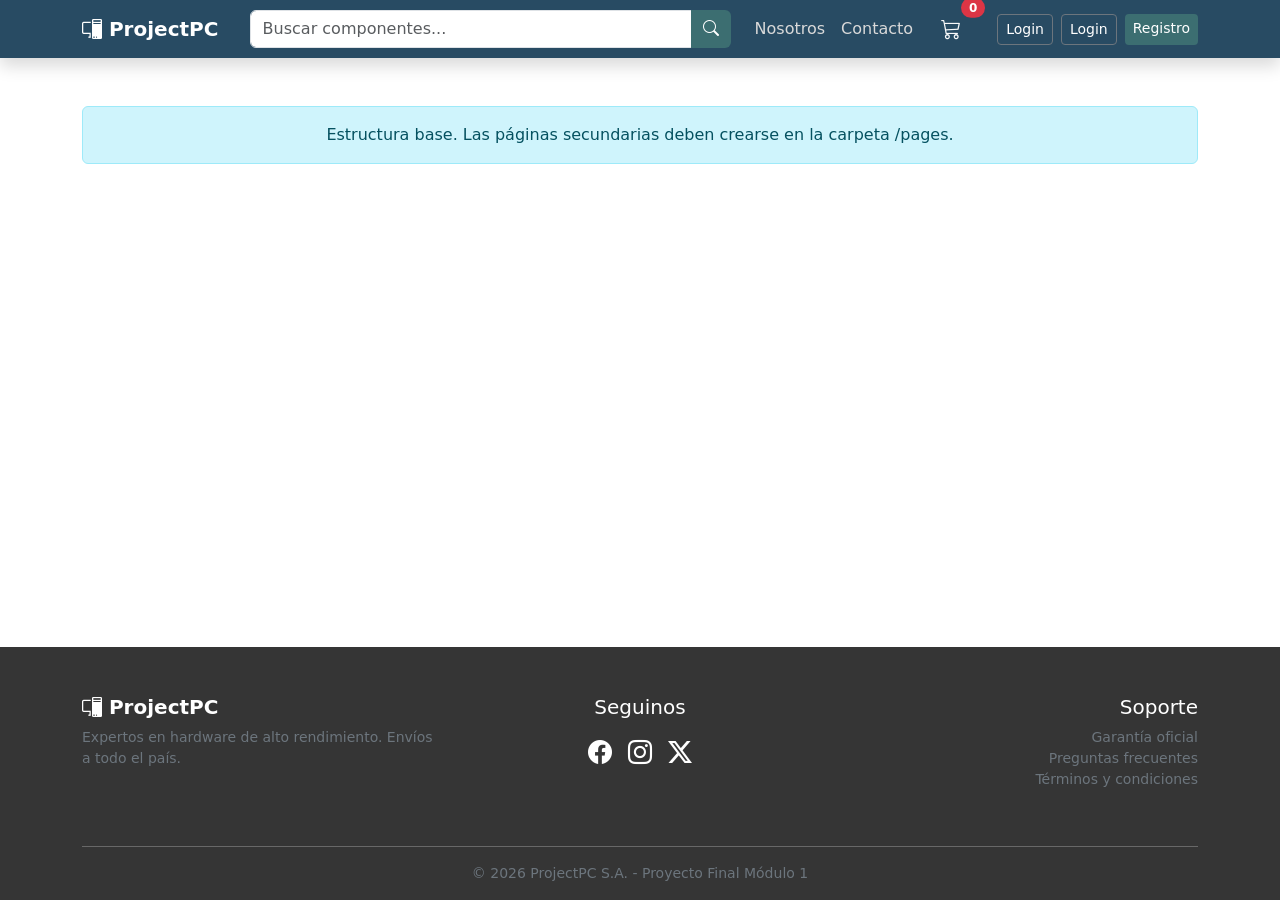
==== index.html @ bae407a8 "Merge branch 'feature-detalle-producto-02' of https://github.com/Elias-747/proyecto-ecommerce into f" ====
<!DOCTYPE html>
<html lang="es">
<head>
    <meta charset="UTF-8">
    <meta name="viewport" content="width=device-width, initial-scale=1.0">
    <title>Project PC</title>
    <link rel="icon" type="image/svg" sizes="32x32" href="assets/pc-display.svg">
    <link href="https://cdn.jsdelivr.net/npm/bootstrap@5.3.3/dist/css/bootstrap.min.css" rel="stylesheet">
    <link href="https://cdn.jsdelivr.net/npm/bootstrap-icons/font/bootstrap-icons.css" rel="stylesheet">
    <link href="css/global.css" rel="stylesheet">
</head>
<body>

    <nav class="navbar navbar-expand-lg navbar-dark bg-primary-custom sticky-top shadow">
        <div class="container">
            <a class="navbar-brand fw-bold" href="index.html">
                <i class="bi bi-pc-display"></i> ProjectPC
            </a>

            <button class="navbar-toggler" type="button" data-bs-toggle="collapse" data-bs-target="#navbarContent">
                <span class="navbar-toggler-icon"></span>
            </button>

            <div class="collapse navbar-collapse" id="navbarContent">
                <form class="d-flex mx-auto my-2 my-lg-0 w-50">
                    <div class="input-group">
                        <input type="search" class="form-control" placeholder="Buscar componentes..." aria-label="Search">
                        <button class="btn btn-support" type="submit">
                            <i class="bi bi-search"></i>
                        </button>
                    </div>
                </form>

                <ul class="navbar-nav align-items-center">
                    <li class="nav-item">
                        <a class="nav-link" href="pages/nosotros.html">Nosotros</a>
                    </li>
                    <li class="nav-item">
                        <a class="nav-link" href="pages/contacto.html">Contacto</a>
                    </li>
                    <li class="nav-item px-2">
                        <a href="pages/carrito.html" class="btn btn-outline-light position-relative border-0">
                            <i class="bi bi-cart3 fs-5"></i>
                            <span class="position-absolute top-0 start-100 translate-middle badge rounded-pill bg-danger">0</span>
                        </a>
                    </li>
                    <li class="nav-item d-flex gap-2 ms-lg-3">

                        <a href="/pages/error404.html" class="btn btn-sm btn-outline-secondary text-white border-secondary">Login</a>
                       <a href="pages/error404.html" class="btn btn-sm btn-outline-secondary text-white border-secondary">Login</a>

                        <a href="pages/registro.html" class="btn btn-sm btn-support">Registro</a>
                    </li>
                </ul>
            </div>
        </div>
    </nav>

    <main class="container my-5">
        <div class="alert alert-info text-center">
            Estructura base. Las páginas secundarias deben crearse en la carpeta /pages.
        </div>
    </main>

    <footer class="bg-terciary-custom text-white pt-5 pb-3">
        <div class="container">
            <div class="row">
                <div class="col-12 col-md-4 footer-column text-center text-md-start">
                    <h5 class="fw-bold"><i class="bi bi-pc-display"></i> ProjectPC</h5>
                    <p class="small text-secondary">Expertos en hardware de alto rendimiento. Envíos a todo el país.</p>
                </div>

                <div class="col-12 col-md-4 footer-column text-center">
                    <h5 class="mb-3">Seguinos</h5>
                    <div class="d-flex justify-content-center gap-3">
                        <a href="#" class="text-white fs-4"><i class="bi bi-facebook"></i></a>
                        <a href="#" class="text-white fs-4"><i class="bi bi-instagram"></i></a>
                        <a href="#" class="text-white fs-4"><i class="bi bi-twitter-x"></i></a>
                    </div>
                </div>

                <div class="col-12 col-md-4 footer-column text-center text-md-end">
                    <h5>Soporte</h5>
                    <ul class="list-unstyled small text-secondary">
                        <li>Garantía oficial</li>
                        <li>Preguntas frecuentes</li>
                        <li>Términos y condiciones</li>
                    </ul>
                </div>
            </div>
            <hr class="bg-secondary">
            <div class="text-center">
                <p class="small mb-0 text-secondary">&copy; 2026 ProjectPC S.A. - Proyecto Final Módulo 1</p>
            </div>
        </div>
    </footer>

    <script src="https://cdn.jsdelivr.net/npm/bootstrap@5.3.3/dist/js/bootstrap.bundle.min.js"></script>
</body>
</html>
---- css/global.css ----
:root{
    /* Colores */
    --primary-color: #284b63;
    --secondary-color: #d9d9d9;
    --terciary-color: #353535;
    --support-color: #3c6e71;
    --background-color: #ffffff;
    
    /* Tipografía */
    --main-font: 'Roboto', sans-serif; /* Sugerida para tecnología */
    --heading-font: 'Montserrat', sans-serif; /* Sugerida para títulos */
    
    /* Espaciado y bordes */
    --border-radius-sm: 4px;
    --border-radius-lg: 12px;
    --shadow-sm: 0 2px 4px rgba(0,0,0,0.1);
    --shadow-md: 0 4px 8px rgba(0,0,0,0.15);
}

body {
    background-color: var(--background-color);
    display: flex;
    flex-direction: column;
    min-height: 100vh;
}

main { flex: 1; }

/* Estilos universales de componentes */
.bg-primary-custom { background-color: var(--primary-color) !important; }
.bg-terciary-custom { background-color: var(--terciary-color) !important; }

.btn-support { 
    background-color: var(--support-color); 
    color: white; 
    border: none; 
}
.btn-support:hover { 
    background-color: #2d5254; 
    color: white; 
}

.navbar-dark .nav-link { color: var(--secondary-color); }
.navbar-dark .nav-link:hover { color: white; }

/* Footer Responsive */
.footer-column { margin-bottom: 1.5rem; }
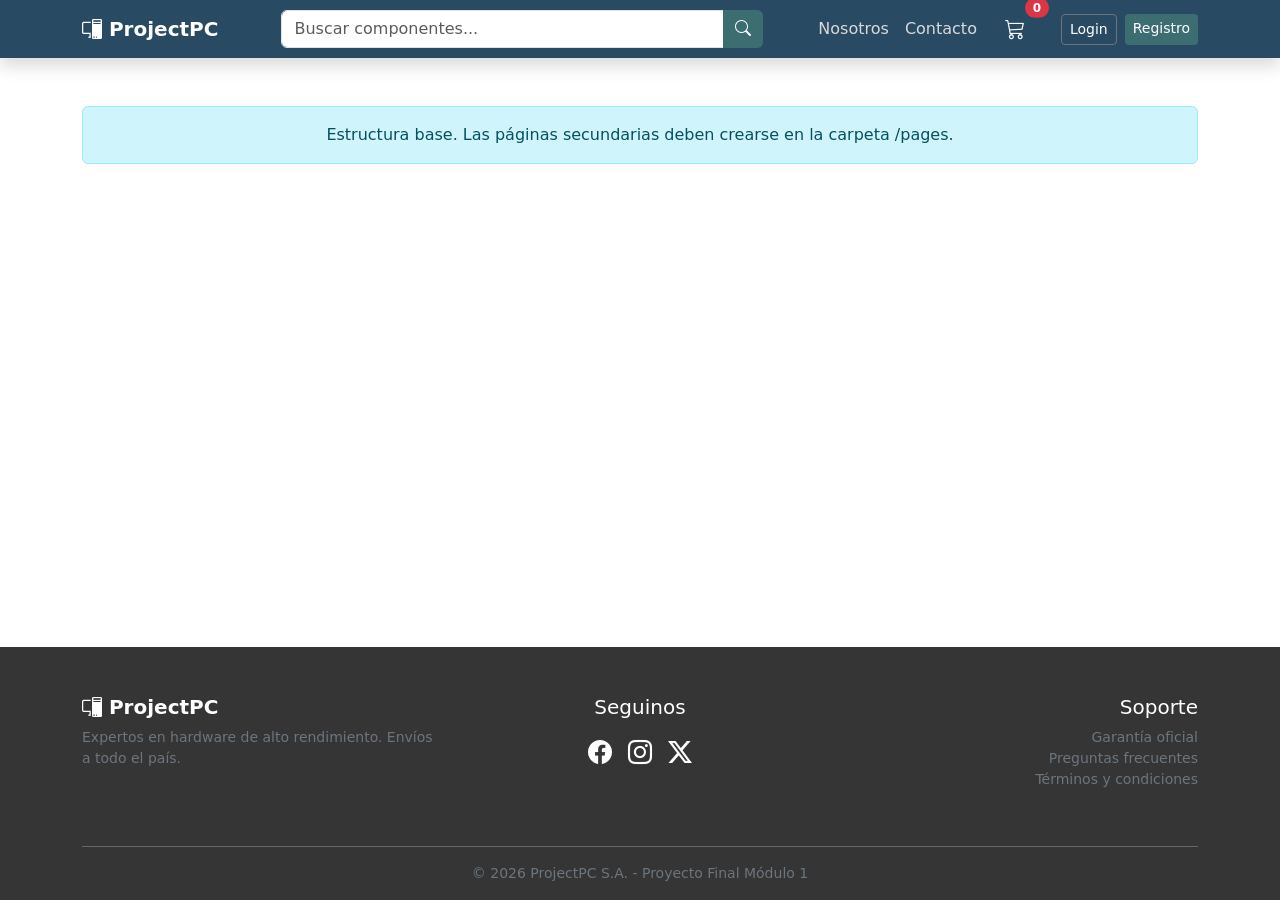
==== commit e05f54ed: "Arreglado duplicación de linea -login-" ====
--- a/index.html
+++ b/index.html
@@ -45,10 +45,7 @@
                         </a>
                     </li>
                     <li class="nav-item d-flex gap-2 ms-lg-3">
-
-                        <a href="/pages/error404.html" class="btn btn-sm btn-outline-secondary text-white border-secondary">Login</a>
-                       <a href="pages/error404.html" class="btn btn-sm btn-outline-secondary text-white border-secondary">Login</a>
-
+                        <a href="pages/error404.html" class="btn btn-sm btn-outline-secondary text-white border-secondary">Login</a>
                         <a href="pages/registro.html" class="btn btn-sm btn-support">Registro</a>
                     </li>
                 </ul>
@@ -97,4 +94,4 @@
 
     <script src="https://cdn.jsdelivr.net/npm/bootstrap@5.3.3/dist/js/bootstrap.bundle.min.js"></script>
 </body>
-</html>+</html>
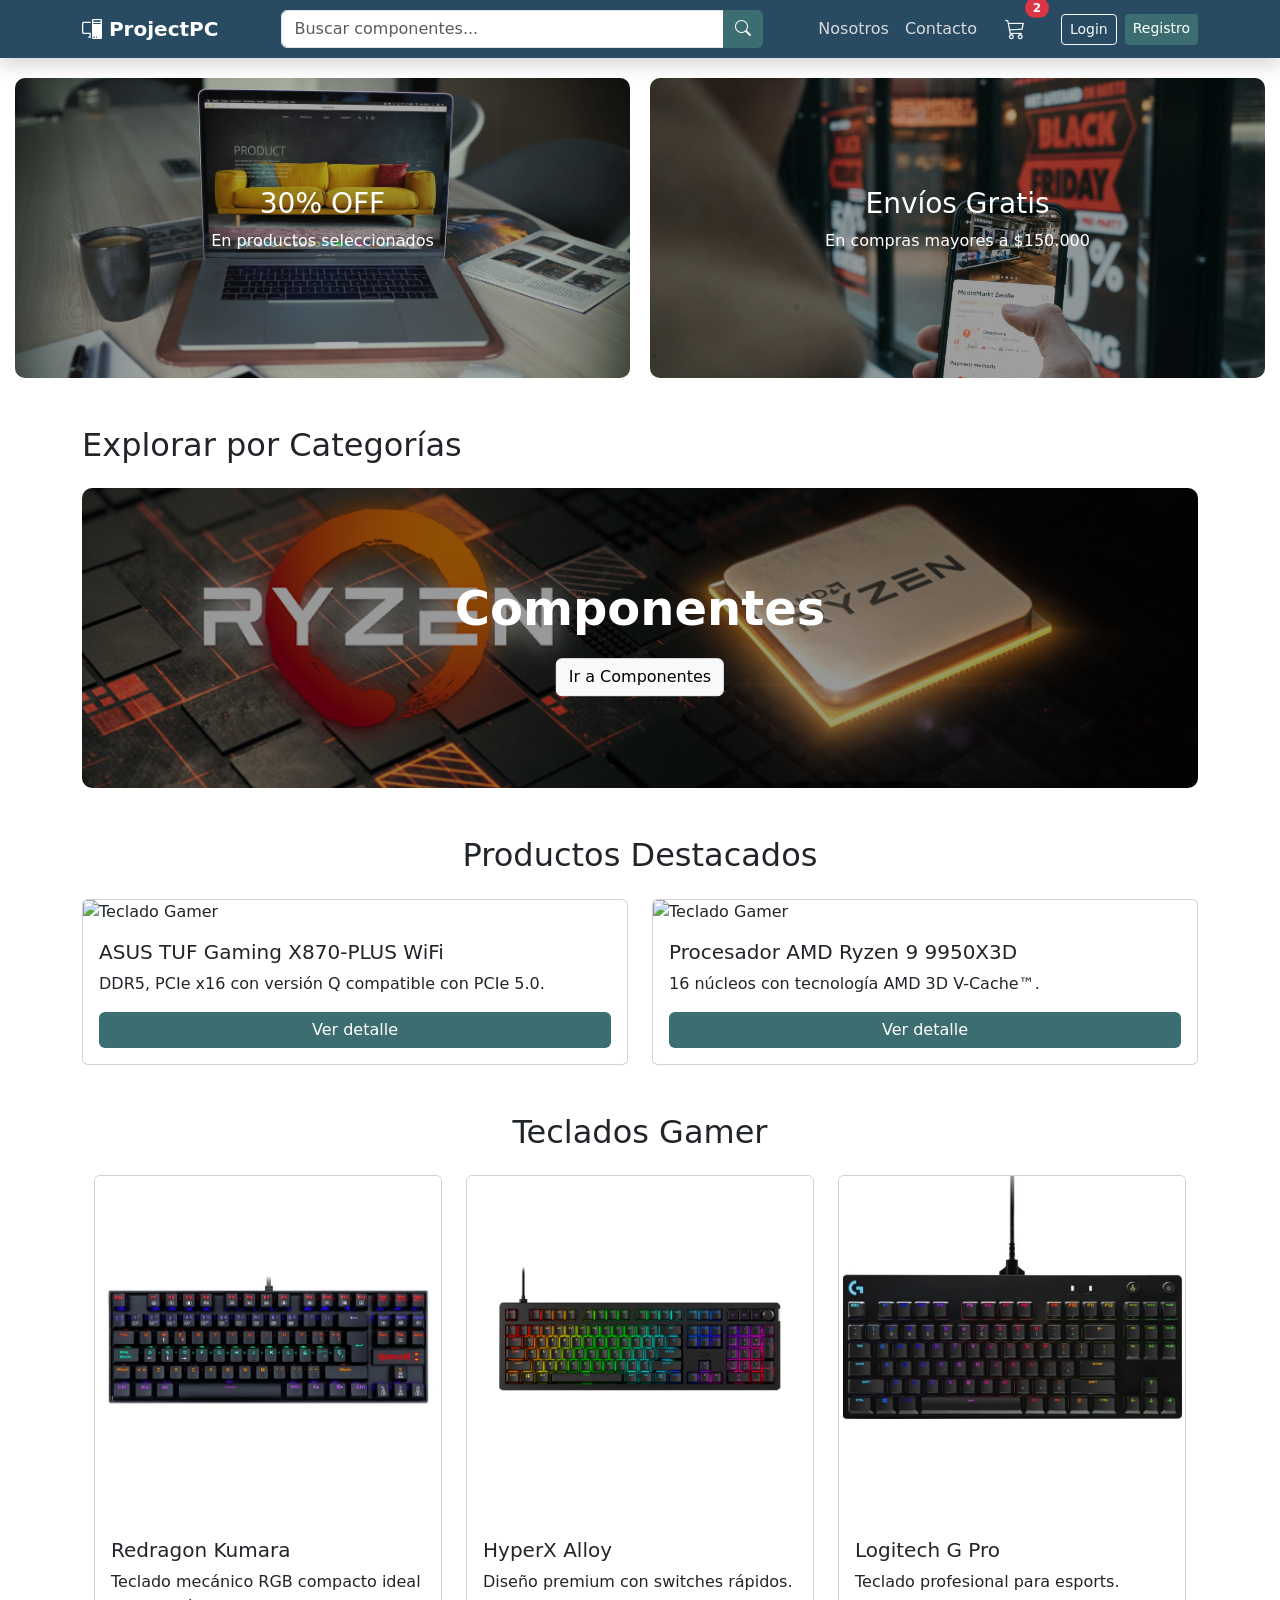
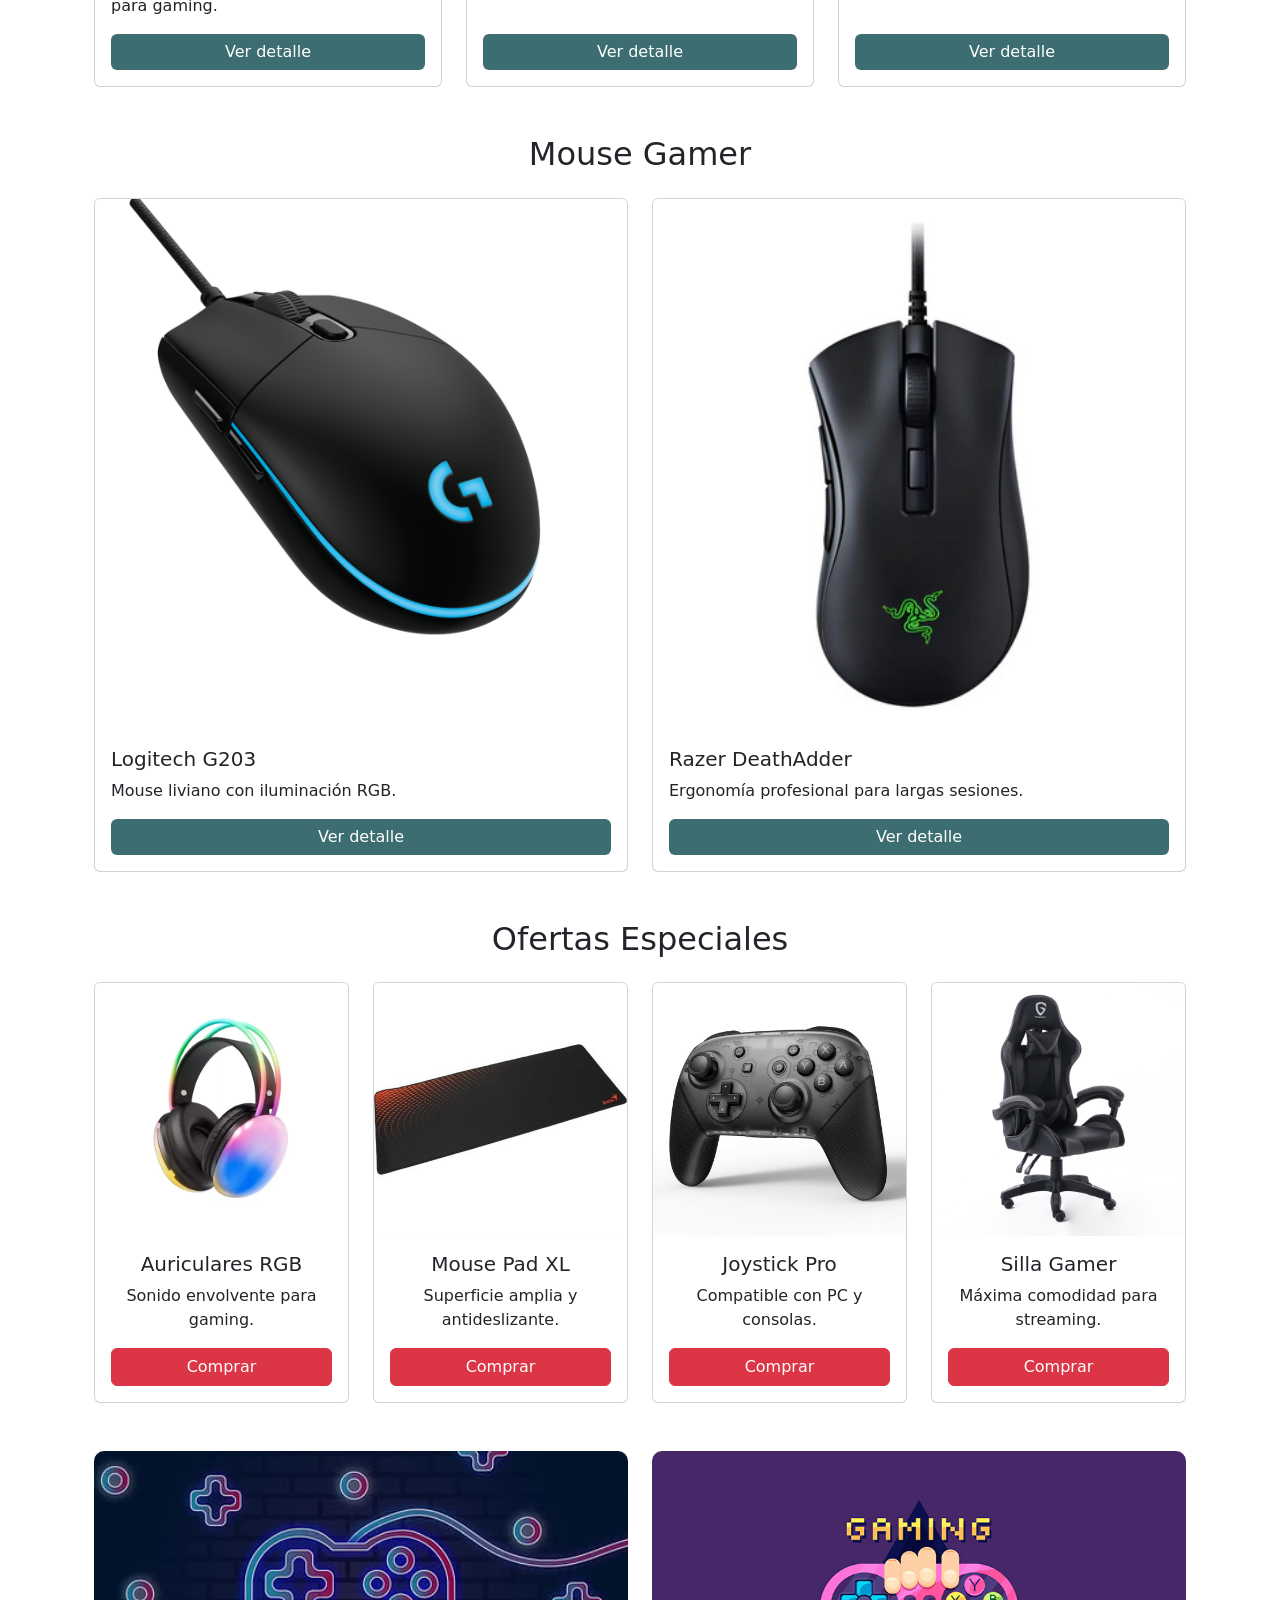
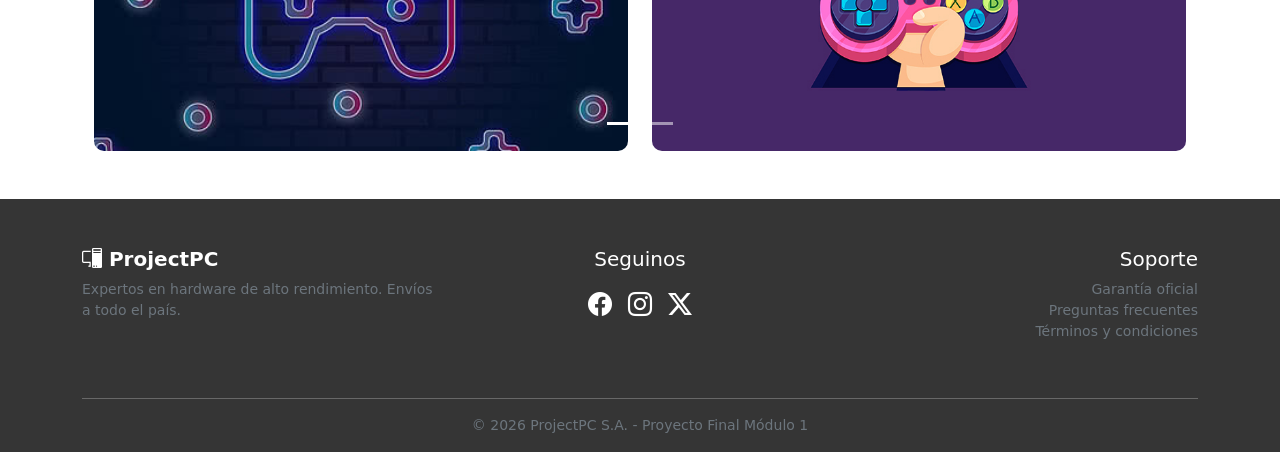
==== commit 118d5729: "index.html, Navbar, enlaces, entre otros ajustes hechos directamente en develop" ====
--- a/index.html
+++ b/index.html
@@ -4,23 +4,22 @@
     <meta charset="UTF-8">
     <meta name="viewport" content="width=device-width, initial-scale=1.0">
     <title>Project PC</title>
-    <link rel="icon" type="image/svg" sizes="32x32" href="assets/pc-display.svg">
+    <link rel="icon" type="image/svg" sizes="32x32" href="../assets/pc-display.svg">
     <link href="https://cdn.jsdelivr.net/npm/bootstrap@5.3.3/dist/css/bootstrap.min.css" rel="stylesheet">
     <link href="https://cdn.jsdelivr.net/npm/bootstrap-icons/font/bootstrap-icons.css" rel="stylesheet">
     <link href="css/global.css" rel="stylesheet">
+    <link href="css/publicidad.css" rel="stylesheet">
 </head>
 <body>
-
+   <header>
     <nav class="navbar navbar-expand-lg navbar-dark bg-primary-custom sticky-top shadow">
         <div class="container">
             <a class="navbar-brand fw-bold" href="index.html">
                 <i class="bi bi-pc-display"></i> ProjectPC
             </a>
-
             <button class="navbar-toggler" type="button" data-bs-toggle="collapse" data-bs-target="#navbarContent">
                 <span class="navbar-toggler-icon"></span>
             </button>
-
             <div class="collapse navbar-collapse" id="navbarContent">
                 <form class="d-flex mx-auto my-2 my-lg-0 w-50">
                     <div class="input-group">
@@ -30,35 +29,429 @@
                         </button>
                     </div>
                 </form>
-
                 <ul class="navbar-nav align-items-center">
                     <li class="nav-item">
-                        <a class="nav-link" href="pages/nosotros.html">Nosotros</a>
+                        <a class="nav-link" href="pages/error404.html">Nosotros</a>
                     </li>
                     <li class="nav-item">
                         <a class="nav-link" href="pages/contacto.html">Contacto</a>
                     </li>
                     <li class="nav-item px-2">
-                        <a href="pages/carrito.html" class="btn btn-outline-light position-relative border-0">
+                        <a href="pages/detalle-carrito.html" class="btn btn-outline-light position-relative border-0">
                             <i class="bi bi-cart3 fs-5"></i>
-                            <span class="position-absolute top-0 start-100 translate-middle badge rounded-pill bg-danger">0</span>
+                            <span class="position-absolute top-0 start-100 translate-middle badge rounded-pill bg-danger">2</span>
                         </a>
                     </li>
-                    <li class="nav-item d-flex gap-2 ms-lg-3">
-                        <a href="pages/error404.html" class="btn btn-sm btn-outline-secondary text-white border-secondary">Login</a>
-                        <a href="pages/registro.html" class="btn btn-sm btn-support">Registro</a>
-                    </li>
+                     <li class="nav-item d-flex gap-2 ms-lg-3 mt-2 mt-lg-0">
+
+                    <!-- Login -->
+                    <button class="btn btn-sm btn-outline-light"
+                     data-bs-toggle="modal"
+                     data-bs-target="#loginModal">
+                          Login
+                   </button>
+                    <!-- Registro -->
+                    <a href="pages/pagina-registro.html"
+                       class="btn btn-sm btn-support">
+                      Registro
+                    </a>
+                </li>
                 </ul>
             </div>
         </div>
     </nav>
+    <!-- Modal login -->
+<div class="modal fade"
+     id="loginModal"
+     tabindex="-1"
+     aria-labelledby="loginModalLabel"
+     aria-hidden="true">
+    <div class="modal-dialog">
+        <div class="modal-content">
+            <!-- Modal header -->
+            <div class="modal-header">
+                <h5 class="modal-title" id="loginModalLabel">
+                    Iniciar Sesión
+                </h5>
+                <button type="button"
+                        class="btn-close"
+                        data-bs-dismiss="modal"
+                        aria-label="Close">
+                </button>
+            </div>
+            <!-- Modal body -->
+            <div class="modal-body">
+                <form>
+                    <!-- Email -->
+                    <div class="mb-3">
+                        <label class="form-label">
+                            Correo electrónico
+                        </label>
+                        <input type="email"
+                               class="form-control"
+                               placeholder="Ingrese su email">
+                    </div>
+                    <!-- Contraseña -->
+                    <div class="mb-3">
+                        <label class="form-label">
+                            Contraseña
+                        </label>
+                        <input type="password"
+                               class="form-control"
+                               placeholder="Ingrese su contraseña">
+                    </div>
+                    <!-- Boton -->
+                    <button 
+                            href="pages/pagina-registro.html"
+                            class="btn btn-support w-100">
+                        Ingresar
+                    </button>
+                </form>
+            </div>
+        </div>
+    </div>
+</div>
+    </header> 
+<main>
+<div id="carouselPublicidad" class="carousel slide" data-bs-ride="carousel">
+    <!-- Indicadores -->
+    <div class="carousel-indicators">
+        <button type="button" data-bs-target="#carouselPublicidad" data-bs-slide-to="0" class="active"></button>
+        <button type="button" data-bs-target="#carouselPublicidad" data-bs-slide-to="1"></button>
+    </div>
+    <!-- Contenido -->
+    <div class="carousel-inner">
+        <!-- Slide 1 -->
+        <div class="carousel-item active">
+            <div class="slide-grid">
+                <div class="promo-card">
+                    <img src="assets/promo1.jpg" alt="Promo 1">
+                    <div class="texto-publicidad">
+                        <h3>30% OFF</h3>
+                        <p>En productos seleccionados</p>
+                    </div>
+                </div>
+                <div class="promo-card">
+                    <img src="assets/promo2.jpg" alt="Promo 2">
+                    <div class="texto-publicidad">
+                        <h3>Envíos Gratis</h3>
+                        <p>En compras mayores a $150.000</p>
+                    </div>
+                </div>
+            </div>
+        </div>
+        <!-- Slide 2 -->
+        <div class="carousel-item">
+            <div class="slide-grid">
+                <div class="promo-card">
+                    <img src="assets/promo3.jpg" alt="Promo 3">
+                    <div class="texto-publicidad">
+                        <h3>2x1 Especial</h3>
+                        <p>Promociones limitadas</p>
+                    </div>
+                </div>
+                <div class="promo-card">
+                    <img src="assets/promo4.jpg" alt="Promo 4">
+                    <div class="texto-publicidad">
+                        <h3>Productos de primera línea</h3>
+                        <p>Samsung & Apple</p>
+                    </div>
+                </div>
+            </div>
+        </div>
+    </div>
+    <!-- Flechas -->
+    <button class="carousel-control-prev" type="button" data-bs-target="#carouselPublicidad" data-bs-slide="prev">
+        <span class="carousel-control-prev-icon"></span>
+    </button>
 
-    <main class="container my-5">
-        <div class="alert alert-info text-center">
-            Estructura base. Las páginas secundarias deben crearse en la carpeta /pages.
-        </div>
-    </main>
-
+    <button class="carousel-control-next" type="button" data-bs-target="#carouselPublicidad" data-bs-slide="next">
+        <span class="carousel-control-next-icon"></span>
+    </button>
+<section class="categorias container my-5">
+    <h2 class="mb-4">Explorar por Categorías</h2>
+    <div class="categoria-card">
+        <img src="assets/componentesr.jpg" alt="Componentes">
+        <div class="categoria-overlay">
+            <h3>Componentes</h3>
+            <a href="pages/detalle-categorias.html" class="btn btn-light">
+                Ir a Componentes
+            </a>
+        </div>
+    </div>
+</section>
+<!-- Destacados -->
+<section class="container my-5">
+    <h2 class="text-center mb-4">
+        Productos Destacados
+    </h2>
+ <div class="row g-4">
+        <!-- Producto 1 -->
+        <div class="col-md-6">
+            <div class="card h-100">
+                <img src="https://m.media-amazon.com/images/I/8142EMqsPdL._AC_SL1500_.jpg"
+                     class="card-img-top"
+                     alt="Teclado Gamer" style="object-fit: contain; max-height: 350px;">
+                <div class="card-body">
+                    <h5 class="card-title">
+                        ASUS TUF Gaming X870-PLUS WiFi
+                    </h5>
+                    <p class="card-text">
+                        DDR5, PCIe x16 con versión Q compatible con PCIe 5.0.
+                    </p>
+                    <a href="error404.html"
+                       class="btn btn-support">
+                       Ver detalle
+                    </a>
+                </div>
+            </div>
+        </div>
+        <!-- Producto 2 -->
+        <div class="col-md-6">
+            <div class="card h-100">
+                <img src="https://m.media-amazon.com/images/I/71hZfMZNZuL._AC_SX466_.jpg"
+                     class="card-img-top"
+                     alt="Teclado Gamer" style="object-fit: contain; max-height: 350px;">
+                <div class="card-body">
+                    <h5 class="card-title">
+                        Procesador AMD Ryzen 9 9950X3D
+                    </h5>
+                    <p class="card-text">
+                        16 núcleos con tecnología AMD 3D V-Cache™.
+                    </p>
+                    <a href="error404.html"
+                       class="btn btn-support">
+                       Ver detalle
+                    </a>
+                </div>
+            </div>
+        </div>
+    </div>
+<!-- Seccion 1 -->
+<section class="container my-5">
+    <h2 class="text-center mb-4">
+        Teclados Gamer
+    </h2>
+    <div class="row g-4">
+        <!-- Producto 1 -->
+        <div class="col-md-4">
+            <div class="card h-100">
+                <img src="assets/teclado gamer redragon.webp"
+                     class="card-img-top"
+                     alt="Teclado Gamer">
+                <div class="card-body">
+                    <h5 class="card-title">
+                        Redragon Kumara
+                    </h5>
+                    <p class="card-text">
+                        Teclado mecánico RGB compacto ideal para gaming.
+                    </p>
+                    <a href="error404.html"
+                       class="btn btn-support">
+                       Ver detalle
+                    </a>
+                </div>
+            </div>
+        </div>
+        <!-- Producto 2 -->
+        <div class="col-md-4">
+            <div class="card h-100">
+                <img src="assets/teclado hyperx.webp"
+                     class="card-img-top"
+                     alt="Teclado Gamer">
+                <div class="card-body">
+                    <h5 class="card-title">
+                        HyperX Alloy
+                    </h5>
+                    <p class="card-text">
+                        Diseño premium con switches rápidos.
+                    </p>
+                    <a href="error404.html"
+                       class="btn btn-support">
+                       Ver detalle
+                    </a>
+                </div>
+            </div>
+        </div>
+        <!-- Producto 3 -->
+        <div class="col-md-4">
+            <div class="card h-100">
+                <img src="assets/teclado gamer logitech.jpeg"
+                     class="card-img-top"
+                     alt="Teclado Gamer">
+                <div class="card-body">
+                    <h5 class="card-title">
+                        Logitech G Pro
+                    </h5>
+                    <p class="card-text">
+                        Teclado profesional para esports.
+                    </p>
+                    <a href="error404.html"
+                      class="btn btn-support">
+                       Ver detalle
+                    </a>
+                </div>
+            </div>
+        </div>
+    </div>
+</section>
+<!-- Seccion 2 -->
+<section class="container my-5">
+    <h2 class="text-center mb-4">
+        Mouse Gamer
+    </h2>
+    <div class="row g-4">
+        <!-- Producto 1 -->
+        <div class="col-md-6">
+            <div class="card h-100">
+                <img src="assets/logitech g203.jpg"
+                     class="card-img-top"
+                     alt="Mouse Gamer">
+                <div class="card-body">
+                    <h5 class="card-title">
+                        Logitech G203
+                    </h5>
+                    <p class="card-text">
+                        Mouse liviano con iluminación RGB.
+                    </p>
+                    <a href="error404.html"
+                       class="btn btn-support">
+                       Ver detalle
+                    </a>
+                </div>
+            </div>
+        </div>
+        <!-- Producto 2 -->
+        <div class="col-md-6">
+            <div class="card h-100">
+                <img src="assets/mouse razer.jpg"
+                     class="card-img-top"
+                     alt="Mouse Gamer">
+                <div class="card-body">
+                    <h5 class="card-title">
+                        Razer DeathAdder
+                    </h5>
+                    <p class="card-text">
+                        Ergonomía profesional para largas sesiones.
+                    </p>
+                    <a href="error404.html"
+                      class="btn btn-support">
+                       Ver detalle
+                    </a>
+                </div>
+            </div>
+        </div>
+    </div>
+</section>
+<!-- Seccion 3 -->
+<section class="container my-5">
+    <h2 class="text-center mb-4">
+        Ofertas Especiales
+    </h2>
+    <!-- Grilla de productos -->
+    <div class="row g-4">
+        <!-- Producto 1 -->
+        <div class="col-lg-3 col-md-6">
+            <div class="card h-100 text-center">
+                <img src="assets/auriculares rgb.webp"
+                     class="card-img-top"
+                     alt="Auriculares">
+                <div class="card-body">
+                    <h5 class="card-title">
+                        Auriculares RGB
+                    </h5>
+                    <p class="card-text">
+                        Sonido envolvente para gaming.
+                    </p>
+                    <a href="error404.html"
+                       class="btn btn-danger">
+                       Comprar
+                    </a>
+                </div>
+            </div>
+        </div>
+        <!-- Producto 2 -->
+        <div class="col-lg-3 col-md-6">
+            <div class="card h-100 text-center">
+                <img src="assets/mousepad XL.jpg"
+                     class="card-img-top"
+                     alt="Mouse Pad">
+                <div class="card-body">
+                    <h5 class="card-title">
+                        Mouse Pad XL
+                    </h5>
+                    <p class="card-text">
+                        Superficie amplia y antideslizante.
+                    </p>
+                    <a href="error404.html"
+                       class="btn btn-danger">
+                       Comprar
+                    </a>
+                </div>
+            </div>
+        </div>
+        <!-- Producto 3 -->
+        <div class="col-lg-3 col-md-6">
+            <div class="card h-100 text-center d-flex flex-column">
+                <img src="assets/joistick pro.jpg"
+                     class="card-img-top"
+                     alt="Joystick">
+                <div class="card-body">
+                    <h5 class="card-title">
+                        Joystick Pro
+                    </h5>
+                    <p class="card-text">
+                        Compatible con PC y consolas.
+                    </p>
+                    <a href="error404.html"
+                       class="btn btn-danger">
+                       Comprar
+                    </a>
+                </div>
+            </div>
+        </div>
+        <!-- Producto 4 -->
+        <div class="col-lg-3 col-md-6">
+            <div class="card h-100 text-center">
+                <img src="assets/silla gamer.jpg"
+                     class="card-img-top"
+                     alt="Silla Gamer">
+                <div class="card-body">
+                    <h5 class="card-title">
+                        Silla Gamer
+                    </h5>
+                    <p class="card-text">
+                        Máxima comodidad para streaming.
+                    </p>
+                    <a href="error404.html"
+                       class="btn btn-danger">
+                       Comprar
+                    </a>
+                </div>
+            </div>
+        </div>
+    </div>
+</section>
+<section class="container my-5">
+    <div class="row g-4">
+        <!-- Publicidad 1 -->
+        <div class="col-lg-6">
+            <div class="promo-card">
+                <img src="assets/publi1.jpg"
+                     alt="Publicidad 1">
+            </div>
+        </div>
+        <!-- Publicidad 2 -->
+        <div class="col-lg-6 d-none d-lg-block">
+            <div class="promo-card">
+                <img src="assets/publi2.jpg"
+                     alt="Publicidad 2">
+            </div>
+        </div>
+    </div>
+</section>
+</div>
+</main>
     <footer class="bg-terciary-custom text-white pt-5 pb-3">
         <div class="container">
             <div class="row">
@@ -66,7 +459,6 @@
                     <h5 class="fw-bold"><i class="bi bi-pc-display"></i> ProjectPC</h5>
                     <p class="small text-secondary">Expertos en hardware de alto rendimiento. Envíos a todo el país.</p>
                 </div>
-
                 <div class="col-12 col-md-4 footer-column text-center">
                     <h5 class="mb-3">Seguinos</h5>
                     <div class="d-flex justify-content-center gap-3">
@@ -75,7 +467,6 @@
                         <a href="#" class="text-white fs-4"><i class="bi bi-twitter-x"></i></a>
                     </div>
                 </div>
-
                 <div class="col-12 col-md-4 footer-column text-center text-md-end">
                     <h5>Soporte</h5>
                     <ul class="list-unstyled small text-secondary">
@@ -91,7 +482,6 @@
             </div>
         </div>
     </footer>
-
     <script src="https://cdn.jsdelivr.net/npm/bootstrap@5.3.3/dist/js/bootstrap.bundle.min.js"></script>
 </body>
-</html>
+</html>
--- a/css/publicidad.css
+++ b/css/publicidad.css
@@ -0,0 +1,201 @@
+:root{
+    /* Colores */
+    --primary-color: #284b63;
+    --secondary-color: #d9d9d9;
+    --terciary-color: #353535;
+    --support-color: #3c6e71;
+    --background-color: #ffffff;
+    
+    /* Tipografía */
+    --main-font: 'Roboto', sans-serif; /* Sugerida para tecnología */
+    --heading-font: 'Montserrat', sans-serif; /* Sugerida para títulos */
+    
+    /* Espaciado y bordes */
+    --border-radius-sm: 4px;
+    --border-radius-lg: 12px;
+    --shadow-sm: 0 2px 4px rgba(0,0,0,0.1);
+    --shadow-md: 0 4px 8px rgba(0,0,0,0.15);
+}
+
+body {
+    background-color: var(--background-color);
+    display: flex;
+    flex-direction: column;
+    min-height: 100vh;
+}
+
+main { flex: 1; }
+
+/* Estilos universales de componentes */
+.bg-primary-custom { background-color: var(--primary-color) !important; }
+.bg-terciary-custom { background-color: var(--terciary-color) !important; }
+
+.btn-support { 
+    background-color: var(--support-color); 
+    color: white; 
+    border: none; 
+}
+.btn-support:hover { 
+    background-color: #2d5254; 
+    color: white; 
+}
+
+.navbar-dark .nav-link { color: var(--secondary-color); }
+.navbar-dark .nav-link:hover { color: white; }
+
+/* Footer Responsive */
+.footer-column { margin-bottom: 1.5rem; }
+.slide-grid{
+    display: flex;
+    gap: 20px;
+    justify-content: center;
+}
+/* Contenedor de Slide */
+.slide-grid{
+    display: flex;
+    gap: 20px;
+    justify-content: center;
+    align-items: stretch;
+}
+
+/* Card de Publicidad */
+.promo-card{
+    position: relative;
+    flex: 1;
+    overflow: hidden;
+    border-radius: 10px;
+}
+
+/* Imagen */
+.promo-card img{
+    width: 100%;
+    height: 380px;
+    object-fit: cover;
+    display: block;
+}
+
+/* Texto sobre imagen */
+.texto-publicidad{
+    position: absolute;
+    inset: 0;
+
+    display: flex;
+    flex-direction: column;
+    justify-content: center;
+    align-items: center;
+
+    background: rgba(0,0,0,0.30);
+    color: white;
+    text-align: center;
+}
+
+/* Carousel */
+#carouselPublicidad{
+    margin-top: 20px;
+    padding: 0 15px;
+}
+
+/* Tablet */
+@media (max-width: 992px){
+    .promo-card img{
+        height: 300px;
+    }
+}
+
+/*  Mobile */
+@media (max-width: 768px){
+
+    .slide-grid{
+        flex-wrap: wrap;
+        gap: 10px;
+    }
+
+    .promo-card{
+        flex: 1 1 100%;
+    }
+
+    .promo-card img{
+        height: 220px;
+    }
+}
+.card-body{
+    display: flex;
+    flex-direction: column;
+}
+
+.card-body .btn{
+    margin-top: auto;
+}
+.categoria-card{
+    position: relative;
+    width: 100%;
+    height: 300px;
+    overflow: hidden;
+    border-radius: 10px;
+}
+
+.categoria-card img{
+    width: 100%;
+    height: 100%;
+    object-fit: cover;
+    filter: brightness(60%);
+}
+
+.categoria-overlay{
+    position: absolute;
+    top: 50%;
+    left: 50%;
+    transform: translate(-50%, -50%);
+
+    text-align: center;
+    color: white;
+    width: 90%;
+}
+
+.categoria-overlay h3{
+    font-size: 3rem;
+    font-weight: bold;
+    margin-bottom: 20px;
+}
+
+/* RESPONSIVE */
+
+@media (max-width: 768px){
+
+    .categoria-card{
+        height: 220px;
+    }
+
+    .categoria-overlay h3{
+        font-size: 2rem;
+    }
+
+    .categoria-overlay .btn{
+        font-size: 14px;
+        padding: 8px 16px;
+    }
+}
+
+@media (max-width: 480px){
+
+    .categoria-card{
+        height: 180px;
+    }
+
+    .categoria-overlay h3{
+        font-size: 1.5rem;
+    }
+}
+.promo-card{
+    width: 100%;
+    overflow: hidden;
+    border-radius: 10px;
+}
+
+.promo-card img{
+    width: 100%;
+    height: 300px;
+    object-fit: cover;
+    object-position: center top;
+    display: block;
+}
